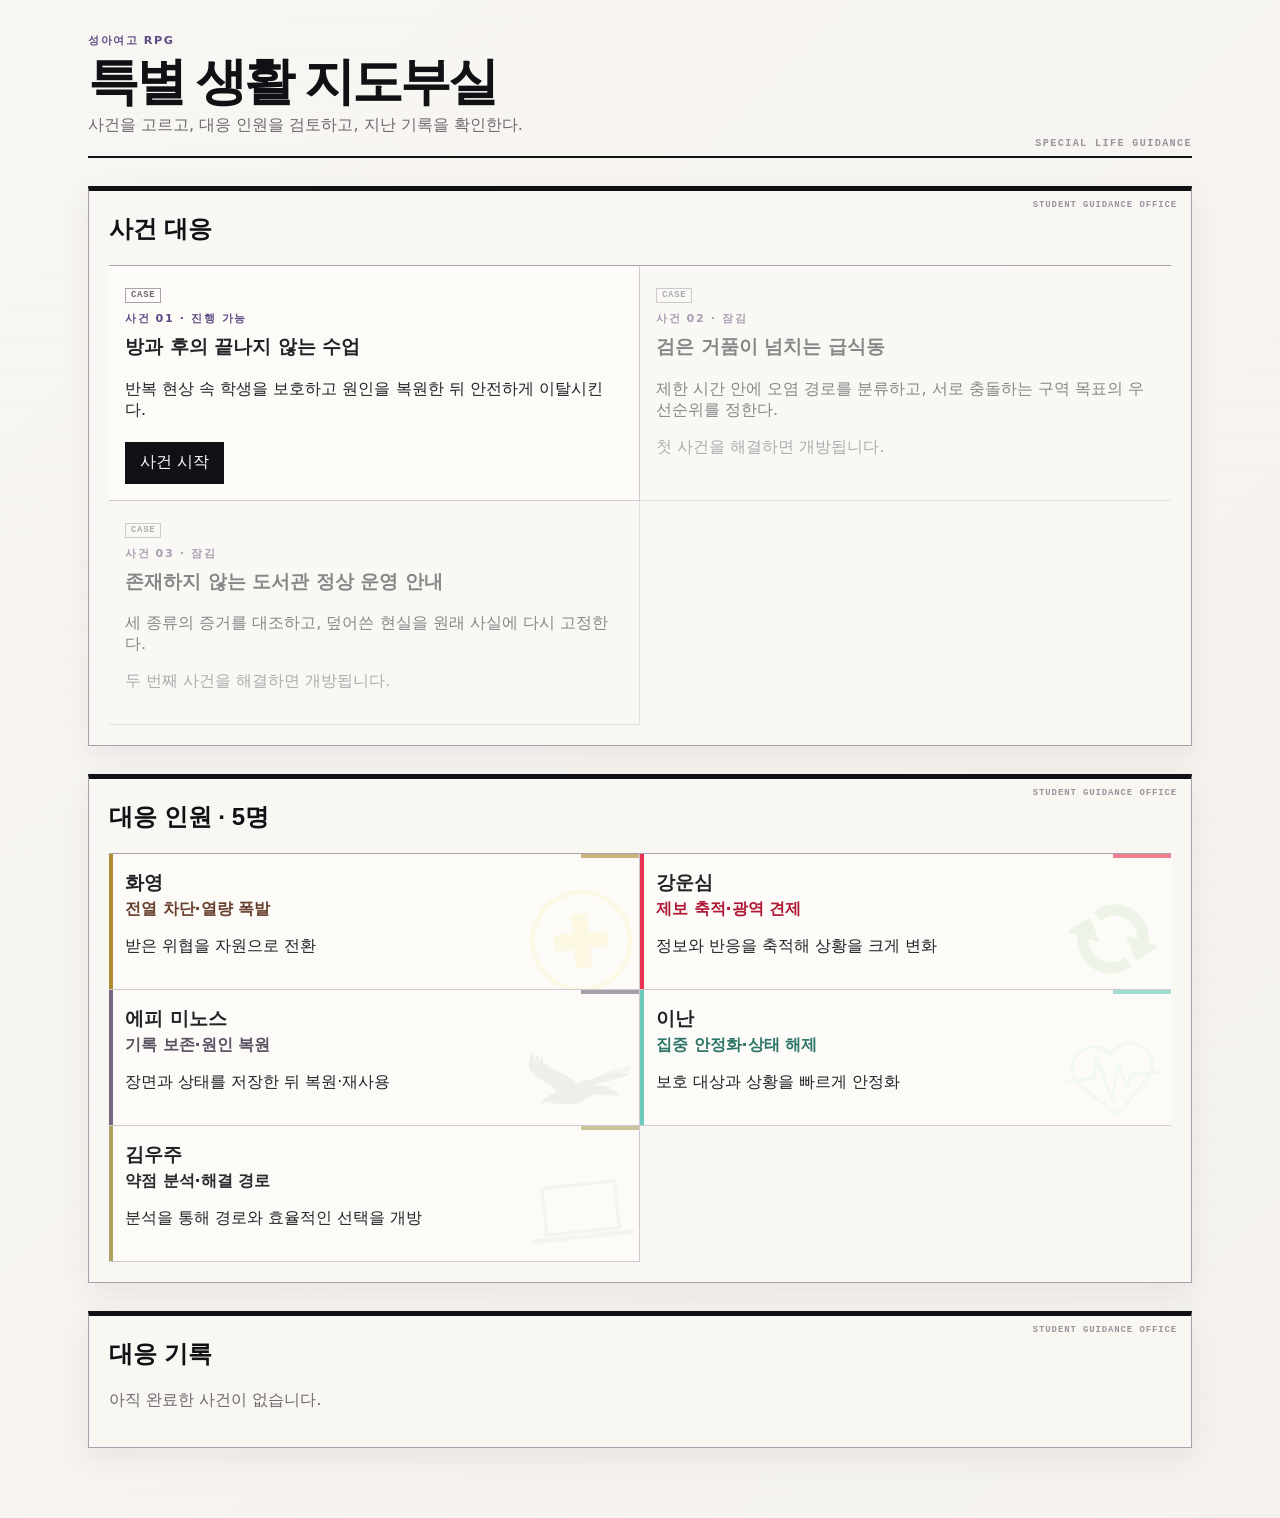
==== src/index.html @ 28c5e587 "first commit" ====
<!doctype html><html lang="ko"><head><meta charset="UTF-8"><meta name="viewport" content="width=device-width,initial-scale=1"><title>성아여고 RPG · 특별 생활 지도부실</title><link rel="stylesheet" href="styles.css"></head><body><main class="app-shell"><header class="hero"><p class="eyebrow">성아여고 RPG</p><h1>특별 생활 지도부실</h1><p class="subtitle">사건을 고르고, 대응 인원을 검토하고, 지난 기록을 확인한다.</p></header><section id="hub"></section></main><script src="data/campaign.js"></script><script src="data/characters.js"></script><script src="data/neutral-abilities.js"></script><script src="hub.js"></script></body></html>
---- src/styles.css ----
:root{
  color-scheme: light;
  font-family: Pretendard,"Malgun Gothic",system-ui,-apple-system,BlinkMacSystemFont,"Segoe UI",sans-serif;

  --paper:#f3f0ea;
  --paper-2:#faf8f3;
  --paper-3:#ece7de;
  --ink:#242126;
  --ink-strong:#111014;
  --muted:#6d6870;
  --muted-2:#9a939e;
  --line:#cfc7d1;
  --line-dark:#aaa0ad;

  --school:#5f4b83;
  --school-2:#7b67a1;
  --school-soft:#ece6f3;

  --danger:#d23c58;
  --danger-soft:#f8e2e7;
  --warning:#b97917;
  --warning-soft:#fbefd7;
  --safe:#2d7a5d;
  --safe-soft:#e3efe9;
  --resource:#2f7e91;
  --resource-soft:#e2f0f3;

  --shadow:0 10px 28px rgba(62,48,68,.08);
  --shadow-strong:0 18px 42px rgba(62,48,68,.13);
}

*{box-sizing:border-box}
html{background:var(--paper)}
body{
  margin:0;
  min-width:320px;
  min-height:100vh;
  color:var(--ink);
  background:
    linear-gradient(rgba(255,255,255,.35),rgba(255,255,255,.35)),
    repeating-linear-gradient(
      0deg,
      transparent 0,
      transparent 31px,
      rgba(92,76,99,.035) 32px
    ),
    linear-gradient(135deg,#f5f2ec 0%,#efebe5 100%);
}

button{font:inherit}
a{color:var(--school)}
button,a{outline-color:var(--school)}

.app-shell{
  max-width:1160px;
  margin:auto;
  padding:26px 28px 72px;
}

.hero{
  position:relative;
  padding:7px 0 20px;
  border-bottom:2px solid var(--ink-strong);
}
.hero:after{
  content:"SPECIAL LIFE GUIDANCE";
  position:absolute;
  right:0;
  bottom:7px;
  color:var(--muted-2);
  font:800 .63rem/1 ui-monospace,SFMono-Regular,Consolas,monospace;
  letter-spacing:.14em;
}
.hero h1{
  margin:2px 0 0;
  color:var(--ink-strong);
  font:900 clamp(1.75rem,4vw,3.2rem)/1 Pretendard,"Malgun Gothic",sans-serif;
  letter-spacing:-.055em;
}
.hero .subtitle{margin:8px 0 0;color:var(--muted)}

.eyebrow,.chapter{
  margin:0 0 8px;
  color:var(--school);
  font-size:.7rem;
  font-weight:900;
  letter-spacing:.14em;
  text-transform:uppercase;
}
.subtitle,.muted{color:var(--muted)}
#app{position:relative}

.screen-heading{
  position:relative;
  max-width:820px;
  margin:34px 0 24px;
  padding-left:18px;
}
.screen-heading:before{
  content:"";
  position:absolute;
  left:0;
  top:2px;
  bottom:4px;
  width:4px;
  background:var(--school);
}
.screen-heading h1,
.story-screen h1,
.transition-screen h1,
.ending-screen h1{
  margin:0 0 12px;
  color:var(--ink-strong);
  font:900 clamp(2rem,5vw,4rem)/1.01 Pretendard,"Malgun Gothic",sans-serif;
  letter-spacing:-.06em;
}
.screen-heading>p:last-child,
.story-copy,
.transition-screen>p,
.result-line{
  color:var(--muted);
  line-height:1.72;
}

.formation-screen,
.investigation-screen,
.story-screen,
.transition-screen,
.ending-screen,
.combat-screen{
  margin-top:10px;
  padding-top:16px;
}

/* ---------- deployment / roster ---------- */

.formation-layout{
  display:grid;
  grid-template-columns:minmax(0,1.42fr) minmax(300px,.78fr);
  gap:28px;
  align-items:start;
}

.roster-list{
  position:relative;
  border-top:4px solid var(--ink-strong);
  border-bottom:1px solid var(--line-dark);
  background:rgba(250,248,243,.88);
}
.roster-list:before{
  content:"DEPLOYMENT ROSTER";
  display:block;
  padding:8px 12px 7px;
  border-bottom:1px solid var(--line-dark);
  color:var(--muted);
  font:900 .65rem/1 ui-monospace,SFMono-Regular,Consolas,monospace;
  letter-spacing:.12em;
}
.roster-row{
  display:grid;
  grid-template-columns:42px 1fr auto;
  align-items:center;
  width:100%;
  min-height:66px;
  padding:9px 12px;
  border:0;
  border-bottom:1px solid var(--line);
  background:
    linear-gradient(90deg,transparent 0,transparent 99%,rgba(40,33,45,.05) 100%);
  color:var(--muted);
  text-align:left;
  cursor:pointer;
  transition:.14s ease;
}
.roster-row:last-child{border-bottom:0}
.roster-row:hover{
  color:var(--ink);
  background:#f8f5ef;
}
.roster-row.selected{
  color:var(--ink);
  box-shadow:inset 5px 0 var(--school);
  background:linear-gradient(90deg,var(--school-soft),rgba(255,255,255,.6) 72%);
}
.roster-row.rear{
  box-shadow:inset 5px 0 var(--safe);
  background:linear-gradient(90deg,var(--safe-soft),rgba(255,255,255,.6) 72%);
}
.roster-index{
  color:var(--muted-2);
  font:900 .72rem/1 ui-monospace,SFMono-Regular,Consolas,monospace;
}
.roster-name{display:grid;gap:3px}
.roster-name strong{
  color:var(--ink-strong);
  font-size:1.05rem;
  letter-spacing:-.015em;
}
.roster-name small{color:var(--muted)}
.roster-state{
  padding:4px 7px 3px;
  border:1px solid currentColor;
  background:rgba(255,255,255,.55);
  font-size:.66rem;
  font-weight:900;
  letter-spacing:.07em;
}

.formation-summary{
  position:sticky;
  top:16px;
  align-self:start;
  padding:18px;
  border:1px solid var(--line-dark);
  border-top:4px solid var(--school);
  background:rgba(250,248,243,.94);
  box-shadow:var(--shadow);
}
.formation-summary:before{
  content:"APPROVAL";
  position:absolute;
  right:14px;
  top:-18px;
  padding:4px 7px;
  border:1px solid var(--line-dark);
  background:var(--paper-2);
  color:var(--muted);
  font:900 .58rem/1 ui-monospace,SFMono-Regular,Consolas,monospace;
  letter-spacing:.12em;
}
.party-ribbon{
  display:grid;
  grid-template-columns:1fr 1fr;
  gap:6px;
  margin:0 0 22px;
}
.party-ribbon span{
  display:flex;
  align-items:center;
  gap:8px;
  min-height:40px;
  padding:9px 10px;
  border-bottom:2px solid var(--line-dark);
  background:#fffdf9;
}
.party-ribbon b{
  color:var(--school);
  font:900 .67rem ui-monospace,SFMono-Regular,Consolas,monospace;
}

.support-picks{
  display:grid;
  gap:5px;
}
.support-pick{
  display:flex;
  justify-content:space-between;
  gap:12px;
  padding:9px 10px;
  border:1px solid var(--line);
  background:#fffdf9;
  color:var(--muted);
  text-align:left;
  cursor:pointer;
}
.support-pick.selected{
  color:var(--ink);
  border-color:#99c4b3;
  background:var(--safe-soft);
  box-shadow:inset 4px 0 var(--safe);
}
.support-pick small{color:var(--muted)}
.support-brief{
  display:grid;
  gap:6px;
  margin-top:12px;
  color:var(--muted);
  line-height:1.46;
}
.support-brief strong{color:var(--ink-strong)}

/* ---------- buttons ---------- */

.action-button{
  display:inline-flex;
  flex-direction:column;
  justify-content:center;
  min-height:42px;
  margin:5px 5px 0 0;
  padding:9px 14px;
  border:1px solid #9c93a1;
  border-radius:0;
  background:#fffdf9;
  color:var(--ink);
  text-align:left;
  text-decoration:none;
  cursor:pointer;
  transition:.13s ease;
}
.action-button:hover:not(:disabled){
  border-color:var(--school);
  background:var(--school-soft);
  transform:translateY(-1px);
}
.action-button:disabled{
  opacity:.34;
  cursor:not-allowed;
  filter:saturate(.45);
}
.action-button.primary{
  border-color:var(--ink-strong);
  background:var(--ink-strong);
  color:#fff;
}
.action-button.primary:hover:not(:disabled){
  background:var(--school);
  border-color:var(--school);
}
.action-button small{
  display:block;
  max-width:330px;
  margin-top:4px;
  color:var(--muted);
  font-size:.72rem;
  font-weight:500;
  line-height:1.42;
}
.action-button.primary small{color:#e9e4ec}
.story-command,.ending-commands{
  margin-top:24px;
  padding-top:16px;
  border-top:1px solid var(--line-dark);
}

/* ---------- story / briefing ---------- */

.story-screen,.transition-screen,.ending-screen{
  position:relative;
  max-width:940px;
  margin-top:38px;
  padding:26px 26px 24px;
  border:1px solid var(--line-dark);
  border-top:6px solid var(--ink-strong);
  background:rgba(250,248,243,.9);
  box-shadow:var(--shadow);
}
.story-screen:before,
.transition-screen:before,
.ending-screen:before{
  content:"INCIDENT FILE";
  position:absolute;
  top:-20px;
  right:18px;
  padding:4px 8px;
  border:1px solid var(--line-dark);
  background:var(--paper-2);
  color:var(--muted);
  font:900 .58rem/1 ui-monospace,SFMono-Regular,Consolas,monospace;
  letter-spacing:.11em;
}
.story-copy{max-width:780px;font-size:1.04rem}

.dialogue-list{
  display:grid;
  gap:5px;
  margin:24px 0;
}
.dialogue-list blockquote{
  display:grid;
  grid-template-columns:145px 1fr;
  gap:18px;
  margin:0;
  padding:11px 13px;
  border-left:4px solid var(--school);
  border-bottom:1px solid var(--line);
  background:rgba(255,255,255,.5);
  line-height:1.55;
}
.dialogue-list blockquote strong{color:var(--school)}
.dialogue-list blockquote span{color:var(--ink)}
.dialogue-list blockquote.off-field{
  border-left-color:var(--safe);
  background:var(--safe-soft);
}
.dialogue-list blockquote.off-field strong{color:var(--safe)}
.dialogue-list.compact blockquote{padding:9px 11px}

/* ---------- exploration ---------- */

.investigation-meter{
  display:flex;
  align-items:end;
  justify-content:space-between;
  margin:0 0 10px;
  padding:12px 4px;
  border-top:4px solid var(--ink-strong);
  border-bottom:1px solid var(--line-dark);
  color:var(--muted);
}
.investigation-meter strong{font-size:.9rem}
.investigation-meter b{
  color:var(--ink-strong);
  font-size:1.55rem;
}

.scene-list{
  display:grid;
  gap:0;
  border-top:1px solid var(--line-dark);
}
.scene-choice{
  display:grid;
  grid-template-columns:44px minmax(175px,.42fr) 1fr auto;
  gap:18px;
  align-items:center;
  min-height:78px;
  padding:14px 10px;
  border:0;
  border-bottom:1px solid var(--line);
  background:rgba(255,255,255,.42);
  color:var(--ink);
  text-align:left;
  cursor:pointer;
  transition:.13s ease;
}
.scene-choice:hover:not(:disabled){
  background:#fbf8f2;
  box-shadow:inset 5px 0 var(--school);
}
.scene-choice>span{
  color:var(--muted-2);
  font:900 .73rem ui-monospace,SFMono-Regular,Consolas,monospace;
}
.scene-choice strong{font-size:1.07rem}
.scene-choice small{color:var(--muted);line-height:1.43}
.scene-choice i{
  color:var(--school);
  font-size:.77rem;
  font-style:normal;
  font-weight:900;
}
.scene-choice:disabled{opacity:.37}

.evidence-strip{
  position:relative;
  margin:24px 0;
  padding:16px 16px 14px 18px;
  border:1px dashed var(--line-dark);
  background:#faf7f0;
}
.evidence-strip:before{
  content:"ATTACHED NOTE";
  position:absolute;
  top:-9px;
  left:14px;
  padding:0 6px;
  background:var(--paper);
  color:var(--muted-2);
  font:900 .57rem/1 ui-monospace,SFMono-Regular,Consolas,monospace;
  letter-spacing:.1em;
}
.evidence-strip ul{
  display:grid;
  gap:8px;
  margin:0;
  padding:0;
  list-style:none;
}
.evidence-strip li{
  display:grid;
  grid-template-columns:minmax(140px,.3fr) 1fr;
  gap:15px;
}
.evidence-strip li strong{color:var(--ink-strong)}
.evidence-strip li span{color:var(--muted)}

.approach-prompt{
  margin:25px 0 8px;
  color:var(--ink-strong);
  font-size:1.14rem;
  font-weight:900;
}
.approach-list{
  display:grid;
  gap:0;
  border-top:1px solid var(--line-dark);
}
.approach-choice{
  display:grid;
  grid-template-columns:110px minmax(165px,.45fr) 1fr;
  gap:15px;
  align-items:start;
  width:100%;
  padding:18px 10px;
  border:0;
  border-bottom:1px solid var(--line);
  background:rgba(255,255,255,.42);
  color:var(--ink);
  text-align:left;
  cursor:pointer;
  transition:.13s ease;
}
.approach-choice:hover:not(:disabled){
  background:#fbf8f2;
  box-shadow:inset 5px 0 var(--school);
}
.approach-who{
  color:var(--school);
  font-weight:900;
}
.approach-choice>span:nth-of-type(2){
  color:var(--muted);
  line-height:1.48;
}
.approach-choice em{
  grid-column:2/4;
  color:#845f17;
  font-size:.77rem;
  font-style:normal;
  font-weight:900;
}
.quiet-command{margin-top:16px}

/* ---------- combat: incident board ---------- */

.combat-screen{
  display:grid;
  grid-template-columns:minmax(0,1.18fr) minmax(290px,.82fr);
  grid-template-areas:
    "track track"
    "actor danger"
    "mission danger"
    "command command"
    "field party"
    "support support";
  gap:10px 14px;
}

.stage-track{
  grid-area:track;
  display:flex;
  gap:20px;
  margin:0;
  padding:9px 12px;
  border-top:4px solid var(--ink-strong);
  border-bottom:1px solid var(--line-dark);
  background:rgba(250,248,243,.78);
  overflow-x:auto;
}
.stage-track span{
  position:relative;
  white-space:nowrap;
  color:var(--muted-2);
  font-size:.71rem;
  font-weight:900;
  letter-spacing:.03em;
}
.stage-track span+span:before{
  content:"/";
  position:absolute;
  left:-13px;
  color:#bcb3c0;
}
.stage-track .current{color:var(--school)}
.stage-track .done{color:var(--safe)}

.actor-focus{
  grid-area:actor;
  position:relative;
  overflow:hidden;
  min-height:154px;
  padding:23px 24px 20px;
  border:1px solid var(--line-dark);
  border-left:8px solid var(--school);
  background:#fffdf9;
  box-shadow:var(--shadow);
}
.actor-focus:before{
  content:"ACTIVE UNIT";
  position:absolute;
  right:16px;
  top:14px;
  color:var(--muted-2);
  font:900 .6rem/1 ui-monospace,SFMono-Regular,Consolas,monospace;
  letter-spacing:.12em;
}
.actor-focus p{
  margin:0;
  color:var(--muted);
  font-size:.71rem;
  font-weight:900;
  letter-spacing:.08em;
}
.actor-focus h1{
  margin:9px 0 5px;
  color:var(--ink-strong);
  font:900 clamp(2.55rem,6vw,4.9rem)/.94 Pretendard,"Malgun Gothic",sans-serif;
  letter-spacing:-.075em;
}
.actor-focus>span{color:var(--muted)}

.danger-line{
  grid-area:danger;
  display:grid;
  grid-template-columns:1fr;
  align-content:start;
  border:1px solid #dfb3bd;
  border-top:6px solid var(--danger);
  background:var(--danger-soft);
}
.danger-line>div{
  display:flex;
  align-items:end;
  justify-content:space-between;
  gap:10px;
  padding:13px 14px 10px;
  text-align:left;
}
.danger-line>div+div{border-top:1px solid #e3bec6}
.danger-line>div span{
  color:#8f626a;
  font-size:.67rem;
  font-weight:900;
  letter-spacing:.08em;
}
.danger-line>div strong{
  color:var(--danger);
  font-size:2.05rem;
  line-height:1;
}
.danger-line>div small{font-size:.8rem}
.danger-line>p{
  display:grid;
  gap:5px;
  margin:0;
  padding:13px 14px;
  border-top:1px solid #e3bec6;
  border-bottom:1px solid #e3bec6;
  color:#6f4d54;
  line-height:1.38;
}
.danger-line>p b{
  color:#7d2335;
  font-size:1.04rem;
}
.danger-line>p small{color:#8d6c72}
.high-threat .danger-line{animation:danger-pulse .7s ease-out}

.mission-line{
  grid-area:mission;
  display:grid;
  gap:7px;
  padding:16px 18px;
  border:1px solid var(--line-dark);
  border-left:8px solid var(--warning);
  background:#fffaf0;
}
.mission-line strong{
  color:var(--ink-strong);
  font-size:1.3rem;
}
.mission-line strong b{color:var(--warning)}
.mission-line span{color:var(--muted)}
.mission-line em{
  color:var(--safe);
  font-style:normal;
  font-weight:900;
}

.command-section{
  grid-area:command;
  position:relative;
  padding:18px;
  border:1px solid var(--line-dark);
  border-top:6px solid var(--ink-strong);
  background:#fffdf9;
  box-shadow:var(--shadow);
}
.command-section:before{
  content:"SELECT ACTION";
  position:absolute;
  right:16px;
  top:12px;
  color:var(--muted-2);
  font:900 .6rem/1 ui-monospace,SFMono-Regular,Consolas,monospace;
  letter-spacing:.1em;
}
.command-menu{
  display:grid;
  grid-template-columns:repeat(2,minmax(0,1fr));
  gap:7px;
}
.command-menu .action-button{
  position:relative;
  width:100%;
  min-height:66px;
  margin:0;
  padding:11px 14px 11px 30px;
  border:1px solid var(--line);
  background:#fff;
}
.command-menu .action-button:before{
  content:"▸";
  position:absolute;
  left:10px;
  top:12px;
  color:#94889a;
  font-size:.82rem;
  font-weight:900;
}
.command-menu .action-button:hover:not(:disabled){
  border-color:var(--school);
  background:#f7f1fa;
}
.command-menu .action-button.primary{
  border-color:#b27a1d;
  background:#fff5df;
  color:#6b4710;
}
.command-menu .action-button.primary:before{color:var(--warning)}

.field-state{
  grid-area:field;
}
.party-status{
  grid-area:party;
}
.field-state,.party-status{
  margin:0;
  padding:15px;
  border:1px solid var(--line-dark);
  background:rgba(250,248,243,.82);
}

.student-line,.route-line{
  display:grid;
  grid-template-columns:repeat(3,minmax(0,1fr));
  gap:6px;
}
.student,.route{
  display:flex;
  justify-content:space-between;
  gap:10px;
  min-height:52px;
  padding:10px;
  border:1px solid var(--line);
  background:#fffdf9;
}
.student span,.route{display:grid}
.student small,.route span{
  color:var(--muted);
  font-size:.71rem;
}
.student.evacuated,.route.sealed{
  border-color:#b1d7c8;
  background:var(--safe-soft);
  color:#175d47;
}
.stage-0{color:#28745b}
.stage-1{color:#946e17}
.stage-2{color:#ad5b27}
.stage-3{color:var(--danger)}

.party-status-rail{
  display:grid;
  grid-template-columns:repeat(2,minmax(0,1fr));
  gap:6px;
}
.member{
  padding:10px;
  border:1px solid var(--line);
  background:#fffdf9;
}
.member.active{
  border-color:#a999bb;
  background:var(--school-soft);
  box-shadow:inset 0 4px var(--school);
}
.member.incapacitated{
  opacity:.48;
  background:#f3e8eb;
}
.member small{color:var(--muted)}

.hp-bar{
  height:6px;
  margin:8px 0;
  background:#ddd7df;
  overflow:hidden;
}
.hp-bar i{
  display:block;
  height:100%;
  background:var(--safe);
  transition:width .25s ease;
}
.member.incapacitated .hp-bar i{background:var(--danger)}

.support-call{
  grid-area:support;
  display:flex;
  justify-content:space-between;
  gap:18px;
  align-items:center;
  margin:0;
  padding:15px 17px;
  border:1px solid #aecfbe;
  border-left:8px solid var(--safe);
  background:var(--safe-soft);
}
.support-call>div{display:grid;gap:4px}
.support-call>div span,.support-call>div small{color:#587065}
.support-call .eyebrow{color:var(--safe)}

/* ---------- presentation / dialogue ---------- */

.presentation-layer{
  position:sticky;
  top:10px;
  z-index:40;
  display:grid;
  grid-template-columns:118px minmax(0,1fr) auto;
  gap:16px;
  align-items:center;
  min-height:108px;
  margin:10px 0 7px;
  padding:17px 18px;
  border:1px solid var(--line-dark);
  border-left:10px solid var(--school);
  border-bottom:4px solid var(--ink-strong);
  background:rgba(255,253,249,.98);
  box-shadow:var(--shadow-strong);
  backdrop-filter:blur(8px);
  animation:scene-enter .18s ease-out;
}
.presentation-layer:after{
  content:"";
  position:absolute;
  left:0;
  right:0;
  top:0;
  height:3px;
  background:repeating-linear-gradient(90deg,var(--line-dark) 0 16px,transparent 16px 24px);
  opacity:.45;
}
.presentation-kind,
.presentation-layer>span{
  align-self:start;
  padding-top:4px;
  color:var(--school);
  font-size:.72rem;
  font-weight:900;
  letter-spacing:.07em;
}
.presentation-body{
  color:var(--ink);
  font-size:1.04rem;
  line-height:1.62;
}
.presentation-body>strong,
.presentation-layer>strong{
  display:block;
  color:var(--ink-strong);
  line-height:1.55;
}
.presentation-body ul{
  display:grid;
  gap:6px;
  margin:0;
  padding:0;
  list-style:none;
}
.presentation-body li{
  position:relative;
  padding-left:16px;
}
.presentation-body li:before{
  content:"▸";
  position:absolute;
  left:0;
  color:var(--resource);
}
.presentation-next{
  align-self:end;
  padding:8px 9px 6px;
  border:0;
  border-bottom:1px solid currentColor;
  background:transparent;
  color:var(--school);
  font-size:.74rem;
  font-weight:900;
  cursor:pointer;
}
.presentation-next:hover{color:#3e2d5a}
.presentation-next b{font-size:1.1rem}

.presentation-layer.dialogue{background:#fffdf9}
.presentation-layer.effect{
  border-left-color:var(--resource);
  background:var(--resource-soft);
}
.presentation-layer.effect .presentation-kind,
.presentation-layer.effect>span{color:var(--resource)}
.presentation-layer.tone-warning{
  border-left-color:var(--warning);
  background:var(--warning-soft);
}
.presentation-layer.tone-warning .presentation-kind,
.presentation-layer.tone-warning>span,
.presentation-layer.tone-warning .presentation-body li:before{color:var(--warning)}
.presentation-layer.tone-damage,
.presentation-layer.tone-danger{
  border-left-color:var(--danger);
  background:var(--danger-soft);
}
.presentation-layer.tone-damage .presentation-kind,
.presentation-layer.tone-danger .presentation-kind,
.presentation-layer.tone-damage>span,
.presentation-layer.tone-danger>span,
.presentation-layer.tone-damage .presentation-body li:before,
.presentation-layer.tone-danger .presentation-body li:before{color:var(--danger)}
.presentation-layer.tone-success,
.presentation-layer.tone-recover,
.presentation-layer.tone-guard{
  border-left-color:var(--safe);
  background:var(--safe-soft);
}
.presentation-layer.tone-success .presentation-kind,
.presentation-layer.tone-recover .presentation-kind,
.presentation-layer.tone-guard .presentation-kind,
.presentation-layer.tone-success>span,
.presentation-layer.tone-recover>span,
.presentation-layer.tone-guard>span{color:var(--safe)}

/* ---------- transitions / results ---------- */

.transition-screen{
  position:relative;
  overflow:hidden;
  animation:transition-wash .34s ease-out;
}
.transition-screen:after{
  content:"";
  position:absolute;
  inset:0;
  pointer-events:none;
  background:linear-gradient(100deg,transparent,rgba(95,75,131,.08),transparent);
  transform:translateX(100%);
  animation:scene-sweep .65s ease-out;
}
.scene-consequence{
  display:flex;
  gap:24px;
  margin:22px 0;
  padding:13px 0;
  border-top:1px solid var(--line-dark);
  border-bottom:1px solid var(--line-dark);
  color:var(--ink);
}

.ending-screen{
  border-top-color:var(--safe);
}
.ending-screen:after{
  content:"RESOLVED";
  position:absolute;
  right:24px;
  top:24px;
  padding:8px 12px 7px;
  border:3px solid var(--safe);
  color:var(--safe);
  font:900 .78rem/1 ui-monospace,SFMono-Regular,Consolas,monospace;
  letter-spacing:.12em;
  transform:rotate(-5deg);
  opacity:.76;
}
.ending-screen.failure{
  border-top-color:var(--danger);
}
.ending-screen.failure:after{
  content:"WITHDRAWN";
  border-color:var(--danger);
  color:var(--danger);
}
.result-line{font-size:1.08rem}
.result-stats{
  display:flex;
  gap:0;
  margin:24px 0;
  border-top:1px solid var(--line-dark);
  border-bottom:1px solid var(--line-dark);
}
.result-stats div{
  flex:1;
  padding:12px 13px;
  border-right:1px solid var(--line);
  background:rgba(255,255,255,.38);
}
.result-stats div:last-child{border-right:0}
.result-stats dt{
  color:var(--muted);
  font-size:.69rem;
  font-weight:800;
}
.result-stats dd{
  margin:5px 0 0;
  color:var(--ink-strong);
  font-size:1.15rem;
  font-weight:900;
}

/* ---------- log ---------- */

.log-panel{
  margin-top:22px;
  border-top:1px solid var(--line-dark);
  color:var(--muted);
}
.log-panel summary{
  padding:11px 2px;
  cursor:pointer;
  font-size:.77rem;
  font-weight:900;
  letter-spacing:.03em;
  list-style:none;
}
.log-panel summary small{font-weight:500}
.log-panel ol{
  max-height:420px;
  margin:0;
  padding:0 0 10px 26px;
  overflow:auto;
}
.log-panel li{
  margin:6px 0;
  padding:4px 0 4px 9px;
  border-left:3px solid var(--line);
  color:var(--muted);
  font-size:.77rem;
  line-height:1.45;
}
.log-panel li.dialogue{
  display:grid;
  grid-template-columns:120px 1fr;
}
.log-panel li.dialogue strong{color:var(--school)}
.log-panel li.effect{
  border-left-color:#94c7d1;
  color:#526f76;
}
.log-panel li.tone-warning{
  border-left-color:var(--warning);
  color:#826019;
}
.log-panel li.tone-danger,.log-panel li.tone-damage{
  border-left-color:var(--danger);
  color:#9a3a4d;
}
.log-panel li.tone-success,.log-panel li.tone-recover,.log-panel li.tone-guard{
  border-left-color:var(--safe);
  color:#3a715d;
}

/* ---------- hub ---------- */

.panel{
  position:relative;
  margin-top:28px;
  padding:22px 20px 20px;
  border:1px solid var(--line-dark);
  border-top:5px solid var(--ink-strong);
  background:rgba(250,248,243,.9);
  box-shadow:var(--shadow);
}
.panel:before{
  content:"STUDENT GUIDANCE OFFICE";
  position:absolute;
  right:14px;
  top:10px;
  color:var(--muted-2);
  font:900 .56rem/1 ui-monospace,SFMono-Regular,Consolas,monospace;
  letter-spacing:.1em;
}
.panel h2{
  margin-top:0;
  color:var(--ink-strong);
  font-family:Pretendard,"Malgun Gothic",sans-serif;
}
.character-grid,.approach-grid{
  display:grid;
  grid-template-columns:repeat(2,minmax(0,1fr));
  gap:0;
  border-top:1px solid var(--line-dark);
}
.character-card,.approach-card{
  position:relative;
  padding:16px;
  border-right:1px solid var(--line);
  border-bottom:1px solid var(--line);
  background:rgba(255,255,255,.42);
}
.character-card:nth-child(even),
.approach-card:nth-child(even){border-right:0}
.character-card h3,.approach-card h3{margin-top:0}
.approach-card:before{
  content:"CASE";
  display:inline-block;
  margin-bottom:8px;
  padding:2px 5px;
  border:1px solid var(--line-dark);
  color:var(--muted);
  font:900 .56rem/1 ui-monospace,SFMono-Regular,Consolas,monospace;
  letter-spacing:.08em;
}
.approach-card.locked{
  opacity:.52;
  filter:grayscale(.3);
}
.role{color:var(--school);font-weight:900}
.source{color:var(--safe)}
.hint{color:var(--muted)}

/* ---------- character palettes ---------- */

.accent-hwayoung{
  --char-ink:#69412f;
  --char-accent:#af8a2f;
  --char-soft:#eee2d6;
  --char-special:#b7cf3a;
}
.accent-kang-unshim{
  --char-ink:#af1835;
  --char-accent:#e83353;
  --char-soft:#f9e1e7;
  --char-special:#2ea85b;
}
.accent-epi-minos{
  --char-ink:#5c5063;
  --char-accent:#75677d;
  --char-soft:#ebe6ed;
  --char-special:#f8f8f5;
}
.accent-inan{
  --char-ink:#2d7567;
  --char-accent:#6dcbbc;
  --char-soft:#def2ee;
  --char-special:#d2b63e;
}
.accent-kim-wooju{
  --char-ink:#282c2f;
  --char-accent:#aea35e;
  --char-soft:#e9e8e1;
  --char-special:#63cf3d;
}
.accent-mageuna{
  --char-ink:#61733f;
  --char-accent:#a4b86d;
  --char-soft:#ebf0e0;
  --char-special:#cf334b;
}
.accent-byeon-ari{
  --char-ink:#9b5a71;
  --char-accent:#e7a3bc;
  --char-soft:#fdeef4;
  --char-special:#71bdd3;
}
.accent-josangmin{
  --char-ink:#5d5068;
  --char-accent:#9a89ab;
  --char-soft:#ece7f0;
  --char-special:#4f77b8;
}

.actor-focus[class*=accent-]{
  border-left-color:var(--char-accent);
  background:
    linear-gradient(105deg,var(--char-soft) 0%,rgba(255,253,249,.96) 72%);
}
.actor-focus[class*=accent-]:after{
  content:"";
  position:absolute;
  right:24px;
  bottom:20px;
  width:76px;
  height:18px;
  border-top:2px solid var(--char-accent);
  border-bottom:2px solid var(--char-accent);
  opacity:.25;
}
.actor-focus[class*=accent-] h1{color:var(--char-ink)}
.actor-focus[class*=accent-]>span{color:var(--char-ink)}

.roster-row.selected[class*=accent-]{
  box-shadow:inset 5px 0 var(--char-accent);
  background:linear-gradient(90deg,var(--char-soft),rgba(255,255,255,.5) 76%);
}
.roster-row[class*=accent-] .roster-name strong,
.party-ribbon [class*=accent-],
.support-pick[class*=accent-] strong,
.support-brief[class*=accent-] strong{
  color:var(--char-ink);
}
.support-pick.selected[class*=accent-]{
  border-color:var(--char-accent);
  box-shadow:inset 4px 0 var(--char-accent);
  background:var(--char-soft);
}
.approach-choice[class*=accent-] .approach-who{color:var(--char-ink)}
.approach-choice[class*=accent-]:hover:not(:disabled){
  box-shadow:inset 5px 0 var(--char-accent);
  background:var(--char-soft);
}
.dialogue-list blockquote[class*=accent-]{
  border-left-color:var(--char-accent);
  background:linear-gradient(90deg,var(--char-soft),rgba(255,255,255,.46) 74%);
}
.dialogue-list blockquote[class*=accent-] strong{color:var(--char-ink)}

.command-section[class*=accent-]{
  border-top-color:var(--char-ink);
}
.command-section[class*=accent-] .ability-command{
  border-color:color-mix(in srgb,var(--char-accent) 58%,var(--line));
  background:#fffdf9;
}
.command-section[class*=accent-] .ability-command:before{
  color:var(--char-special);
}
.command-section[class*=accent-] .ability-command strong{
  color:var(--char-ink);
}
.command-section[class*=accent-] .ability-command:hover:not(:disabled){
  border-color:var(--char-accent);
  background:var(--char-soft);
  box-shadow:inset 4px 0 var(--char-accent);
}
.command-section[class*=accent-] .field-command{
  background:#fff;
}
.command-section[class*=accent-] .field-command:hover:not(:disabled){
  border-color:var(--char-accent);
  background:color-mix(in srgb,var(--char-soft) 56%,#fff);
}

.member[class*=accent-] strong,
.member[class*=accent-] .resource-value,
.support-call[class*=accent-]>div>strong{
  color:var(--char-ink);
}
.member.active[class*=accent-]{
  border-color:var(--char-accent);
  background:var(--char-soft);
  box-shadow:inset 0 4px var(--char-accent);
}
.resource-value{font-weight:900}

.presentation-layer.dialogue[class*=accent-]{
  border-left-color:var(--char-accent);
  background:linear-gradient(100deg,var(--char-soft),#fffdf9 72%);
}
.presentation-layer.dialogue[class*=accent-] .presentation-kind,
.presentation-layer.dialogue[class*=accent-]>span{
  color:var(--char-ink);
  font-size:.81rem;
}
.presentation-layer.dialogue[class*=accent-] .presentation-body,
.presentation-layer.dialogue[class*=accent-]>strong{
  color:var(--ink-strong);
}
.presentation-layer.narration[class*=accent-]{
  border-left-color:var(--char-accent);
  background:linear-gradient(100deg,var(--char-soft),#fffdf9 76%);
}
.presentation-layer.narration[class*=accent-] .presentation-kind,
.presentation-layer.narration[class*=accent-]>span{
  color:var(--char-ink);
}
.presentation-layer.tone-ability[class*=accent-]{
  box-shadow:inset 0 0 0 1px color-mix(in srgb,var(--char-special) 24%,transparent),var(--shadow-strong);
}
.presentation-layer.tone-ability.accent-mageuna{
  border-left-color:var(--char-special);
  background:linear-gradient(100deg,#f9e3e8,#fffdf9 72%);
}

.log-panel li.dialogue[class*=accent-] strong{color:var(--char-ink)}
.log-panel li.effect[class*=accent-]{
  border-left-color:var(--char-accent);
  background:color-mix(in srgb,var(--char-soft) 66%,transparent);
}

/* ---------- motion ---------- */

.student.condition-2,.student.condition-3{animation:condition-alert .46s ease-out}
.route.sealed{animation:seal-set .48s ease-out}

@keyframes scene-enter{
  from{opacity:0;transform:translateY(-7px)}
  to{opacity:1;transform:none}
}
@keyframes scene-sweep{
  to{transform:translateX(-100%)}
}
@keyframes transition-wash{
  from{filter:brightness(.96);transform:translateY(5px)}
  to{filter:none;transform:none}
}
@keyframes danger-pulse{
  0%,100%{box-shadow:none}
  45%{box-shadow:0 0 0 4px rgba(210,60,88,.12),0 8px 24px rgba(210,60,88,.12)}
}
@keyframes condition-alert{
  20%{transform:translateX(-3px);background:#f8dfe5}
  55%{transform:translateX(3px);box-shadow:inset 5px 0 var(--danger)}
  100%{transform:none}
}
@keyframes seal-set{
  0%{box-shadow:0 0 0 3px rgba(45,122,93,.16);transform:scale(.985)}
  100%{box-shadow:none;transform:none}
}

/* ---------- responsive ---------- */

@media(max-width:860px){
  .combat-screen{
    grid-template-columns:1fr;
    grid-template-areas:
      "track"
      "actor"
      "danger"
      "mission"
      "command"
      "field"
      "party"
      "support";
  }
  .danger-line{
    grid-template-columns:90px 1fr 90px;
    border-top-width:1px;
  }
  .danger-line>div{
    display:grid;
    place-content:center;
    text-align:center;
  }
  .danger-line>div+div{border-top:0}
  .danger-line>p{
    border-top:0;
    border-bottom:0;
    border-left:1px solid #e3bec6;
    border-right:1px solid #e3bec6;
  }
}

@media(max-width:760px){
  .app-shell{padding:18px 15px 48px}
  .hero h1{font-size:1.65rem}
  .hero:after{display:none}
  .formation-layout{grid-template-columns:1fr;gap:24px}
  .formation-summary{position:static}
  .screen-heading{margin-top:22px}
  .scene-choice{grid-template-columns:34px 1fr auto;gap:9px}
  .scene-choice small{grid-column:2/4}
  .approach-choice{grid-template-columns:90px 1fr}
  .approach-choice>span:nth-of-type(2),.approach-choice em{grid-column:1/3}
  .command-menu{grid-template-columns:1fr}
  .student-line,.route-line{grid-template-columns:1fr}
  .party-status-rail{grid-template-columns:1fr 1fr}
  .support-call{align-items:stretch;flex-direction:column}
  .support-call .action-button{width:100%}
  .dialogue-list blockquote{grid-template-columns:1fr;gap:4px}
  .presentation-layer{
    grid-template-columns:74px minmax(0,1fr);
    margin-left:-4px;
    margin-right:-4px;
    padding:14px 12px;
  }
  .presentation-next{grid-column:2;justify-self:end}
  .evidence-strip li{grid-template-columns:1fr}
  .result-stats{display:grid;grid-template-columns:1fr 1fr}
  .result-stats div{border-right:0;border-bottom:1px solid var(--line)}
  .story-command .action-button,.ending-commands .action-button{width:100%}
  .character-grid,.approach-grid{grid-template-columns:1fr}
  .character-card,.approach-card{border-right:0}
}

@media(max-width:430px){
  .party-ribbon,.party-status-rail,.result-stats{grid-template-columns:1fr}
  .danger-line{grid-template-columns:74px 1fr}
  .danger-line>div:last-child{display:none}
  .scene-consequence{flex-direction:column;gap:6px}
  .actor-focus{min-height:128px;padding:19px 16px}
  .ending-screen:after{position:static;display:inline-block;margin:0 0 16px}
}

@media(prefers-reduced-motion:reduce){
  *,*:before,*:after{
    scroll-behavior:auto!important;
    animation-duration:.01ms!important;
    animation-iteration-count:1!important;
    transition-duration:.01ms!important
  }
}

/* ---------- character symbols / personal marks ---------- */

.roster-row{
  grid-template-columns:42px 46px minmax(0,1fr) auto;
}
/* ---------- character icon language: frameless overlays ---------- */

/* Deployment keeps a small, flat call-sign. No badge chrome. */
.roster-emblem{
  display:grid;
  place-items:center;
  width:38px;
  height:38px;
  border:0;
  background:transparent;
  box-shadow:none;
}
.roster-icon{
  width:30px;
  height:30px;
  object-fit:contain;
  opacity:.88;
  filter:none;
  transition:transform .14s ease,opacity .14s ease;
}
.roster-row:hover .roster-icon,
.roster-row.selected .roster-icon{opacity:1;transform:scale(1.05)}
.roster-row.rear .roster-emblem{opacity:.66}

.party-ribbon span{position:relative;gap:7px;overflow:hidden}
.ribbon-icon{
  width:21px;
  height:21px;
  flex:0 0 21px;
  object-fit:contain;
  opacity:.82;
}
.party-ribbon span[class*=accent-]{border-bottom-color:var(--char-accent)}

.icon-label,
.speaker-tag,
.member-name,
.approach-who{
  display:flex;
  align-items:center;
  gap:8px;
}
.label-icon,.member-icon,.approach-icon,.support-icon,.support-pick-icon{
  object-fit:contain;
  flex:0 0 auto;
  border:0;
  background:transparent;
  filter:none;
}
.label-icon{width:25px;height:25px}
.member-icon{width:21px;height:21px}
.approach-icon{width:24px;height:24px}
.support-icon{width:28px;height:28px}
.support-pick-icon{width:22px;height:22px}
.support-pick strong{align-items:center}
.support-pick small{align-self:center;text-align:right}

.approach-who{color:var(--char-ink,var(--school));min-height:28px}

/* Static dialogue rows use the symbol like a faint printing mark behind copy. */
.dialogue-list blockquote{
  position:relative;
  overflow:hidden;
  isolation:isolate;
}
.dialogue-list blockquote>strong,
.dialogue-list blockquote>span:not(.speaker-watermark){position:relative;z-index:1}
.dialogue-list blockquote .speaker-tag{align-self:start;min-height:28px}
.speaker-watermark{
  position:absolute;
  z-index:0;
  right:10px;
  top:50%;
  width:78px;
  height:78px;
  transform:translateY(-50%) rotate(-4deg);
  object-fit:contain;
  opacity:.075;
  pointer-events:none;
  user-select:none;
}
.dialogue-list blockquote.off-field .speaker-watermark{opacity:.06}

/* ACTIVE UNIT: the personal mark sits behind the name instead of in a frame. */
.actor-focus{
  display:block;
  min-height:166px;
  padding:24px 28px 22px;
  isolation:isolate;
}
.actor-focus:after{display:none}
.actor-copy{
  position:relative;
  z-index:2;
  max-width:78%;
  min-width:0;
}
.actor-copy h1{white-space:normal}
.actor-watermark{
  position:absolute;
  z-index:0;
  right:20px;
  top:50%;
  width:158px;
  height:158px;
  transform:translateY(-50%) rotate(-5deg);
  object-fit:contain;
  opacity:.105;
  pointer-events:none;
  user-select:none;
  animation:actor-watermark-in .24s ease-out;
}
.actor-focus.accent-epi-minos .actor-watermark,
.actor-focus.accent-kim-wooju .actor-watermark{opacity:.075}
.actor-focus.accent-hwayoung .actor-watermark,
.actor-focus.accent-byeon-ari .actor-watermark{opacity:.13}

/* Unique skill marks behave as background stamps; generic field commands stay clean. */
.command-menu .action-button.ability-command{
  position:relative;
  display:block;
  overflow:hidden;
  min-height:70px;
  padding:12px 74px 12px 14px;
  isolation:isolate;
}
.command-menu .action-button.ability-command:before{display:none}
.command-character-icon{
  position:absolute;
  z-index:0;
  right:12px;
  top:50%;
  width:58px;
  height:58px;
  transform:translateY(-50%) rotate(-5deg);
  object-fit:contain;
  opacity:.105;
  pointer-events:none;
  transition:opacity .15s ease,transform .15s ease;
}
.command-menu .action-button.ability-command:hover:not(:disabled) .command-character-icon{
  opacity:.19;
  transform:translateY(-50%) scale(1.06) rotate(-2deg);
}
.command-copy{position:relative;z-index:1;display:block;min-width:0}
.command-copy strong,.command-copy small{display:block}
.command-menu .field-command .command-copy{display:block}

.member-name{color:var(--char-ink,var(--ink-strong));min-height:23px}
.member.active .member-icon{animation:member-mark-pulse .42s ease-out}
.support-call .icon-label{color:var(--char-ink,var(--ink-strong));font-size:1.02rem}

/* Live dialogue overlay: one large translucent symbol floats behind the line. */
.presentation-layer.dialogue{
  position:sticky;
  grid-template-columns:145px minmax(0,1fr) auto;
  overflow:hidden;
  isolation:isolate;
}
.presentation-layer.dialogue .presentation-kind,
.presentation-layer.dialogue .presentation-body,
.presentation-layer.dialogue .presentation-next{
  position:relative;
  z-index:2;
}
.presentation-layer.dialogue .presentation-kind{
  display:block;
  min-width:0;
  padding-top:4px;
}
.presentation-watermark{
  position:absolute;
  z-index:0;
  right:28px;
  top:50%;
  width:138px;
  height:138px;
  transform:translateY(-50%) rotate(-5deg);
  object-fit:contain;
  opacity:.07;
  pointer-events:none;
  user-select:none;
}
.presentation-layer.dialogue.accent-epi-minos .presentation-watermark,
.presentation-layer.dialogue.accent-kim-wooju .presentation-watermark{opacity:.05}
.presentation-layer.dialogue.accent-hwayoung .presentation-watermark,
.presentation-layer.dialogue.accent-byeon-ari .presentation-watermark{opacity:.09}

/* Hub personnel cards use the same symbol as a large paper watermark. */
.character-card[class*=accent-]{
  overflow:hidden;
  isolation:isolate;
  box-shadow:inset 4px 0 var(--char-accent);
}
.character-card[class*=accent-]:after{
  content:"";
  position:absolute;
  right:0;
  top:0;
  width:58px;
  height:4px;
  background:var(--char-accent);
  opacity:.62;
}
.character-card-head,
.character-card>p{
  position:relative;
  z-index:1;
}
.character-card-head{
  display:flex;
  align-items:center;
  gap:13px;
  margin-bottom:13px;
}
.character-card-head h3{margin:0 0 3px}
.character-card-head .role{margin:0}
.hub-character-watermark{
  position:absolute;
  z-index:0;
  right:-8px;
  bottom:-16px;
  width:132px;
  height:132px;
  object-fit:contain;
  opacity:.07;
  transform:rotate(-6deg);
  pointer-events:none;
  user-select:none;
}
.character-card.accent-epi-minos .hub-character-watermark,
.character-card.accent-kim-wooju .hub-character-watermark{opacity:.05}
.character-card.accent-hwayoung .hub-character-watermark,
.character-card.accent-byeon-ari .hub-character-watermark{opacity:.095}
.character-card[class*=accent-] .role{color:var(--char-ink)}
.character-card[class*=accent-] .source{
  margin-top:13px;
  padding-top:10px;
  border-top:1px dashed color-mix(in srgb,var(--char-accent) 40%,var(--line));
}

@keyframes actor-watermark-in{
  from{opacity:0;transform:translateY(-50%) scale(.86) rotate(-8deg)}
  to{transform:translateY(-50%) rotate(-5deg)}
}
@keyframes member-mark-pulse{
  0%{transform:scale(.72);opacity:.45}
  65%{transform:scale(1.13);opacity:1}
  100%{transform:none}
}

@media(max-width:760px){
  .roster-row{grid-template-columns:32px 40px minmax(0,1fr) auto;padding-left:8px;padding-right:8px}
  .roster-emblem{width:34px;height:34px}
  .roster-icon{width:25px;height:25px}
  .actor-focus{padding:18px 16px;min-height:132px}
  .actor-copy{max-width:84%}
  .actor-watermark{right:8px;width:112px;height:112px}
  .presentation-layer.dialogue{grid-template-columns:1fr}
  .presentation-layer.dialogue .presentation-kind{grid-column:1}
  .presentation-layer.dialogue .presentation-body{grid-column:1}
  .presentation-layer.dialogue .presentation-next{grid-column:1}
  .presentation-watermark{right:8px;width:96px;height:96px}
  .dialogue-list blockquote{grid-template-columns:1fr;gap:5px}
}

@media(max-width:430px){
  .roster-row{grid-template-columns:28px 36px minmax(0,1fr) auto}
  .roster-state{padding:3px 5px;font-size:.59rem}
  .command-menu .action-button.ability-command{grid-template-columns:34px minmax(0,1fr);gap:8px}
  .command-menu .action-button.ability-command{padding-right:58px}
  .command-character-icon{right:8px;width:45px;height:45px}
  .hub-character-watermark{width:104px;height:104px;right:-10px;bottom:-12px}
}

/* ---------- incident 03: evidence audit additions ---------- */

.mina-notice,.mina-status{
  display:grid;
  gap:6px;
  padding:14px 16px;
  border:1px solid var(--line-dark);
  border-left:8px solid var(--resource);
  background:var(--resource-soft);
}
.mina-notice{margin:20px 0}
.mina-notice strong,.mina-status strong{color:#285f6c}
.mina-notice span,.mina-status span{color:var(--ink);line-height:1.55}
.mina-notice small{color:var(--muted)}
.mina-status{grid-column:1/3}

.interaction-screen{max-width:760px}
.interaction-options{
  display:grid;
  grid-template-columns:1fr 1fr;
  gap:8px;
  margin-top:22px;
  padding-top:16px;
  border-top:1px solid var(--line-dark);
}
.interaction-options .action-button{width:100%;margin:0}

.fact-board{
  margin:20px 0;
  padding:15px;
  border:1px solid var(--line-dark);
  background:rgba(250,248,243,.82);
}
.fact-line{
  display:grid;
  grid-template-columns:repeat(3,minmax(0,1fr));
  gap:6px;
}
.fact-card{
  display:grid;
  align-content:start;
  gap:5px;
  min-height:92px;
  padding:11px;
  border:1px solid var(--line);
  background:#fffdf9;
}
.fact-card>span{color:var(--muted);font-size:.69rem;font-weight:900}
.fact-card>strong{color:var(--ink-strong)}
.fact-card>small{color:var(--muted);line-height:1.35}
.fact-card.verified{border-color:#d8b875;background:var(--warning-soft)}
.fact-card.verified>small{color:#805b18}
.fact-card.locked{border-color:#a9ceb9;background:var(--safe-soft)}
.fact-card.locked>small{color:var(--safe)}
.fact-card .action-button{margin-top:auto;width:100%}

.dual-meter{
  display:grid;
  grid-template-columns:1fr 1fr;
  gap:8px;
  margin:15px 0;
}
.dual-meter>div{
  display:flex;
  justify-content:space-between;
  align-items:end;
  padding:11px 13px;
  border-top:3px solid var(--ink-strong);
  border-bottom:1px solid var(--line-dark);
  background:#fffdf9;
}
.dual-meter span{color:var(--muted);font-size:.72rem;font-weight:900}
.dual-meter strong{font-size:1.35rem}

.combat-screen>.fact-board{grid-area:field;margin:0}
.recovery-heading{margin-top:15px}
.recovery-list{display:grid;gap:5px}
.recovery-list>div{
  display:flex;
  justify-content:space-between;
  gap:12px;
  padding:8px 9px;
  border-bottom:1px solid var(--line);
  background:#fffdf9;
}
.recovery-list span{color:var(--muted);font-size:.72rem}

.evidence-ledger{
  grid-column:1/3;
  padding:15px;
  border:1px solid var(--line-dark);
  background:rgba(250,248,243,.82);
}
.evidence-ledger ul{
  display:grid;
  grid-template-columns:repeat(3,minmax(0,1fr));
  gap:5px;
  margin:0;
  padding:0;
  list-style:none;
}
.evidence-ledger li{
  display:grid;
  gap:3px;
  padding:8px 9px;
  border-left:4px solid var(--resource);
  background:#fffdf9;
}
.evidence-ledger li span{color:var(--muted);font-size:.69rem}
.evidence-ledger li.disabled{opacity:.48;border-left-color:var(--danger);background:var(--danger-soft)}

@media(max-width:860px){
  .mina-status,.evidence-ledger{grid-column:1}
}
@media(max-width:760px){
  .fact-line,.evidence-ledger ul{grid-template-columns:1fr}
  .interaction-options,.dual-meter{grid-template-columns:1fr}
  .recovery-list>div{display:grid;gap:3px}
}
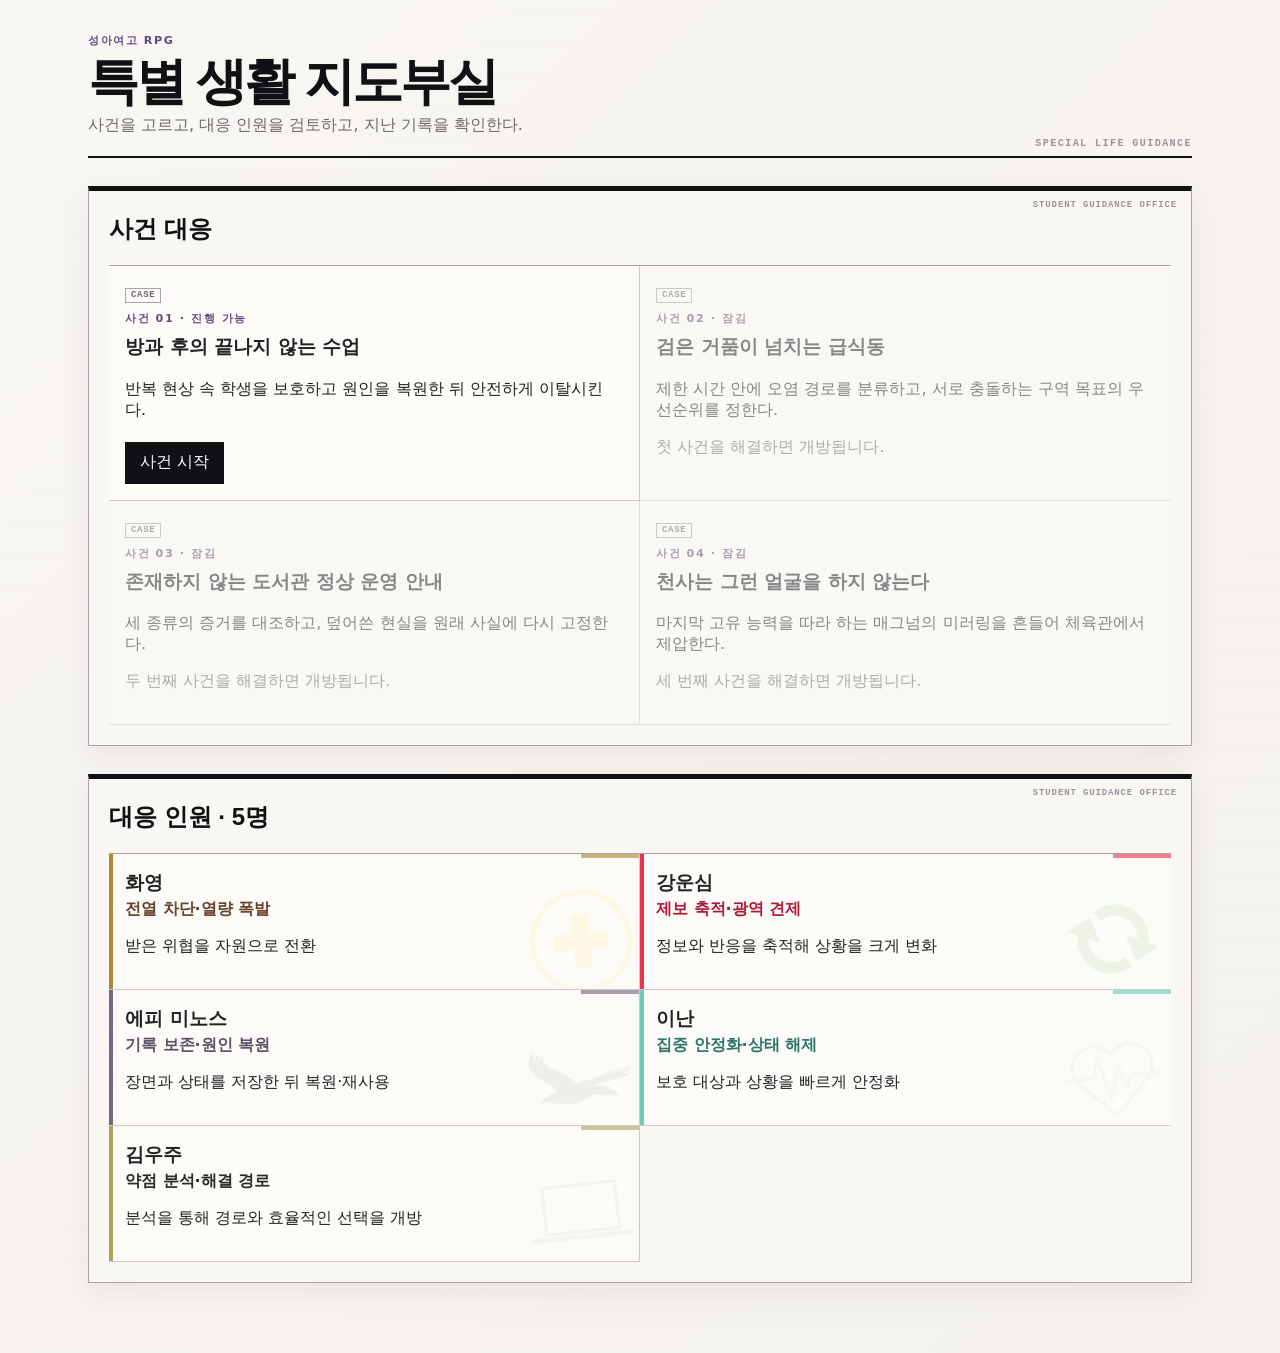
==== commit beada340: "Centralize shared UI and gate cafeteria event access" ====
--- a/src/index.html
+++ b/src/index.html
@@ -1 +1 @@
-<!doctype html><html lang="ko"><head><meta charset="UTF-8"><meta name="viewport" content="width=device-width,initial-scale=1"><title>성아여고 RPG · 특별 생활 지도부실</title><link rel="stylesheet" href="styles.css"></head><body><main class="app-shell"><header class="hero"><p class="eyebrow">성아여고 RPG</p><h1>특별 생활 지도부실</h1><p class="subtitle">사건을 고르고, 대응 인원을 검토하고, 지난 기록을 확인한다.</p></header><section id="hub"></section></main><script src="data/campaign.js"></script><script src="data/characters.js"></script><script src="data/neutral-abilities.js"></script><script src="hub.js"></script></body></html>
+<!doctype html><html lang="ko"><head><meta charset="UTF-8"><meta name="viewport" content="width=device-width,initial-scale=1"><title>성아여고 RPG · 특별 생활 지도부실</title><link rel="stylesheet" href="styles.css"></head><body><main class="app-shell"><header class="hero"><p class="eyebrow">성아여고 RPG</p><h1>특별 생활 지도부실</h1><p class="subtitle">사건을 고르고, 대응 인원을 검토하고, 지난 기록을 확인한다.</p></header><section id="hub"></section></main><script src="data/campaign.js"></script><script src="data/characters.js"></script><script src="data/neutral-abilities.js"></script><script src="ui-common.js"></script><script src="hub.js"></script></body></html>
--- a/src/styles.css
+++ b/src/styles.css
@@ -1169,6 +1169,12 @@
   --char-accent:#9a89ab;
   --char-soft:#ece7f0;
   --char-special:#4f77b8;
+}
+.accent-magnum{
+  --char-ink:#526435;
+  --char-accent:#b59a36;
+  --char-soft:#f0eddc;
+  --char-special:#1f1b22;
 }
 
 .actor-focus[class*=accent-]{
